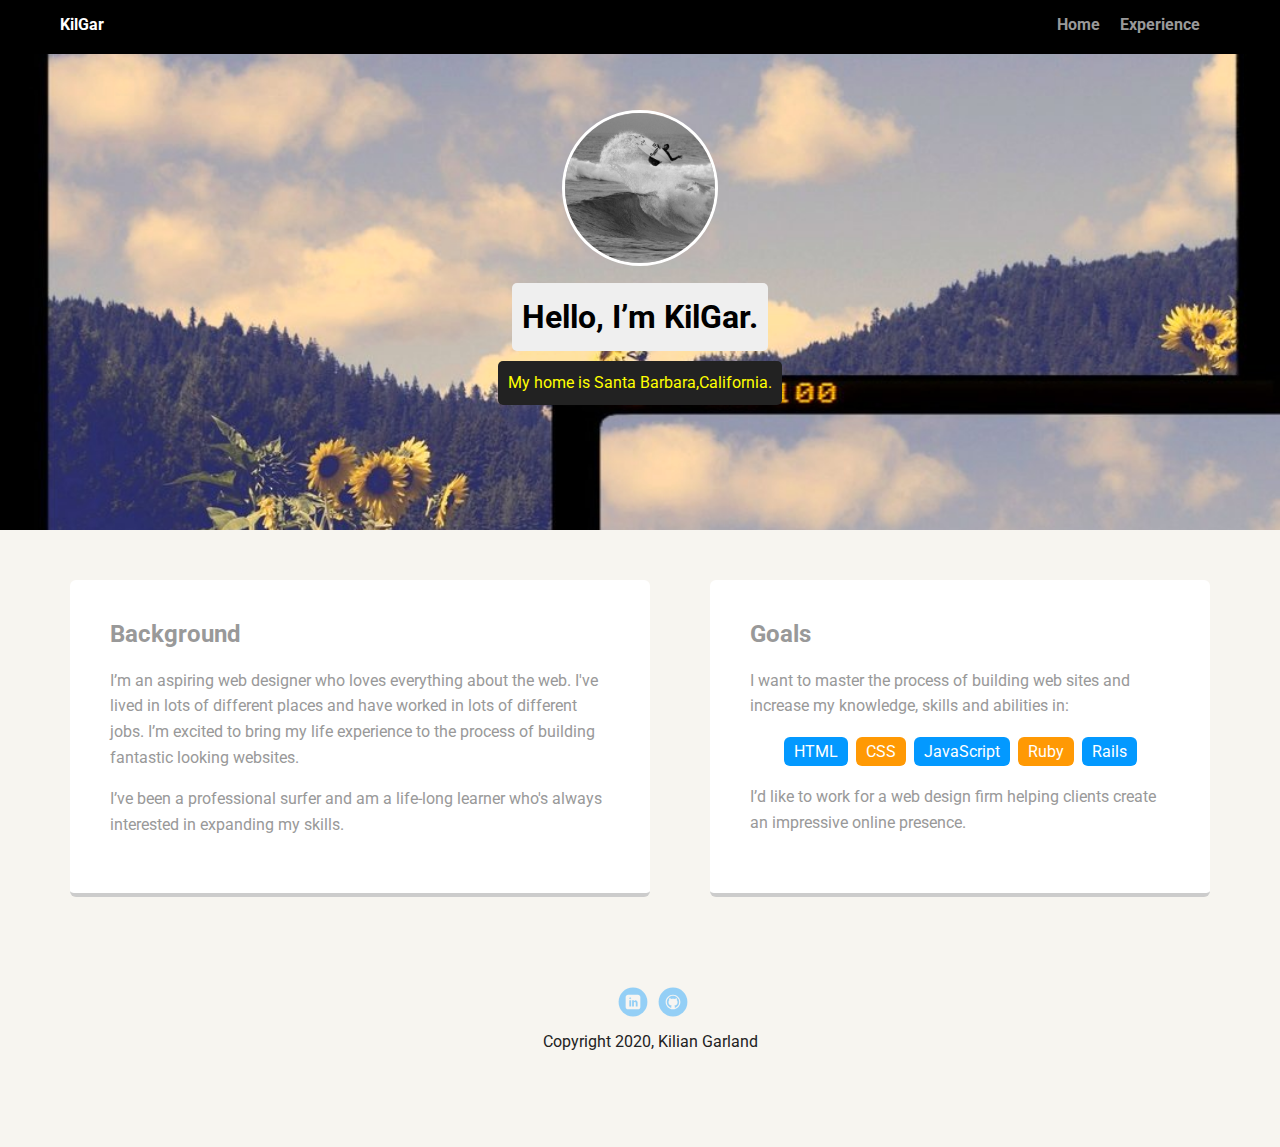
==== index.html @ bc59f8f1 "Updated CSS File" ====
<!doctype html>
<html lang="en">
<head>
  <meta charset="utf-8">
  <title>Kilian Garland's Profile</title>
  <meta name="viewport" content="width=device-width, initial-scale=1.0">
  <link rel="stylesheet" href="styles.css">
  <link href="https://fonts.googleapis.com/css?family=Muli%7CRoboto:400,300,500,700,900" rel="stylesheet"></head>
  <body>

    <div class="main-nav">
        <ul class="nav">
          <li class="name">KilGar</li>
          <li><a href="#">Home</a></li>
          <li><a href="#">Experience</a></li>
          <li><a href= "experience.html"</a><li>
        </ul>
    </div>

    <header>
      <img src="images/rsz_img_0168.jpg" alt="Surfing Picture of KilGar" class="profile-image">
      <h1 class="tag name">Hello, I’m KilGar.</h1>
      <p class="tag location">My home is Santa Barbara,California.</p>
    </header>

    <main class="flex">
      <div class="card">
        <h2>Background</h2>
        <p>I’m an aspiring web designer who loves everything about the web. I've lived in lots of different places and have worked in lots of different jobs. I’m excited to bring my life experience to the process of building fantastic looking websites.</p>
        <p>I’ve been a professional surfer and am a life-long learner who's always interested in expanding my skills.</p>
      </div>

      <div class="card">
        <h2>Goals</h2>
        <p>I want to master the process of building web sites and increase my knowledge, skills and abilities in:</p>
        <ul class="skills">
          <li>HTML</li>
          <li>CSS</li>
          <li>JavaScript</li>
          <li>Ruby</li>
          <li>Rails</li>
        </ul>
        <p>I’d like to work for a web design firm helping clients create an impressive online presence.</p>
      </div>

    </main>
    <footer>
      <ul>
        <li><a href="https://www.linkedin.com/in/kilian-garland-6bb9521b0/" class="social linkedin">LinkedIn</a></li>
        <li><a href="https://github.com/Kiliangg" class="social github">Github</a></li>
      </ul>
      <p class="copyright">Copyright 2020, Kilian Garland</p>
    </footer>
  </body>
  </html>
---- styles.css ----
//* Global Layout Set-up */
* {
  box-sizing: border-box;
}

body {
  margin: 0;
  padding: 0;
  text-align: center;
  font-family: 'Roboto', sans-serif;
  color: #222;
  background: #f7f5f0;
}
/* Link Styles */

a {
  text-decoration: none;
  color: #999;
}
a:hover {
  color: #6633ff;
}

/* Section Styles */

.main-nav {
  width: 100%;
  background: black;
  min-height: 30px;
  padding: 10px;
  position: fixed;
  text-align: center;
}
.nav {
  display: flex;
  justify-content: space-around;
  font-weight: 700;
  list-style-type: none;
  margin: 0 auto;
  padding: 0;
}

.nav .name {
    display: block;
    margin-right: auto;
    color: white;
}
.nav li {
  padding: 5px 10px 10px 10px;
}
.nav a {
  transition: all .5s;
}
.nav a:hover {
  color: white
}

header {
  text-align: center;
  background: url('images/rsz_rsz_img_4234.jpg') no-repeat top center ;
  background-size: cover;
  overflow: hidden;
  padding-top: 60px;
}
header {
  line-height: 1.5;
}
header .profile-image {
  margin-top: 50px;
  width: 150px;
  height: 150px;
  border-radius: 50%;
  border: 3px solid white;
  transition: all .5s;
}
header .profile-image:hover {
  transform: scale(1.2) rotate(180deg);
}
.tag {
  background-color: #efefef;
  color: black;
  padding: 10px;
  border-radius: 5px;
  display: table;
  margin: 10px auto;
}
.location {
  background-color: #222;
  color: yellow;
}
.card {
  margin: 30px;
  padding: 20px 40px 40px;
  max-width: 500px;
  text-align: left;
  background: #fff;
  border-bottom: 4px solid #ccc;
  border-radius: 6px;
  transition: all .5s;
}
.card:hover {
  border-color: #ff99ff;
}

ul.skills {
  padding: 0;
  text-align: center;
}

.skills li {
  border-radius: 6px;
  display: inline-block;
  background: #ff9904;
  color: white;
  padding: 5px 10px;
  margin: 2px;
}

.skills li:nth-child(odd) {
  background: #0399ff;
}

footer {
  width: 100%;
  min-height: 30px;
  padding: 20px 0 40px 20px;
}

footer .copyright {
  top: -8px;
  font-size: .75em;
}

footer ul {
  list-style-type: none;
  margin: 0;
  padding: 0;
}

footer ul li {
  display: inline-block;
}

a.social {
  display: inline-block;
  text-indent: -9999px;
  margin-left: 5px;
  width: 30px;
  height: 30px;
  background-size: 30px 30px;
  opacity: .4;
  transition: all .5s;
}
a.twitter {
  background-image: url(images/twitter.svg);
}
a.linkedin {
  background-image: url(images/linkedin.svg);
}
a.github {
  background-image: url(images/github.svg);
}
a.social:hover {
  opacity: 1;
}
.clearfix {
  clear: both;
}

/* Styles for larger screens */
@media screen and (min-width: 720px) {

  .flex {
      display: -ms-flexbox;      /* TWEENER - IE 10 */
      display: flex;
      max-width: 1200px;
      -ms-flex-pack: distribute;
      justify-content: space-around;
      margin: 0 auto;
  }

  header {
    min-height: 470px;
  }

  .nav {
    max-width: 1200px;
    padding: 0 30px;
  }


  main {
    padding-top: 20px;
  }

  main p {
    line-height: 1.6em;
  }

  footer {
    font-size: 1.3em;
    max-width: 1200px;
    margin: 40px auto;
  }

}
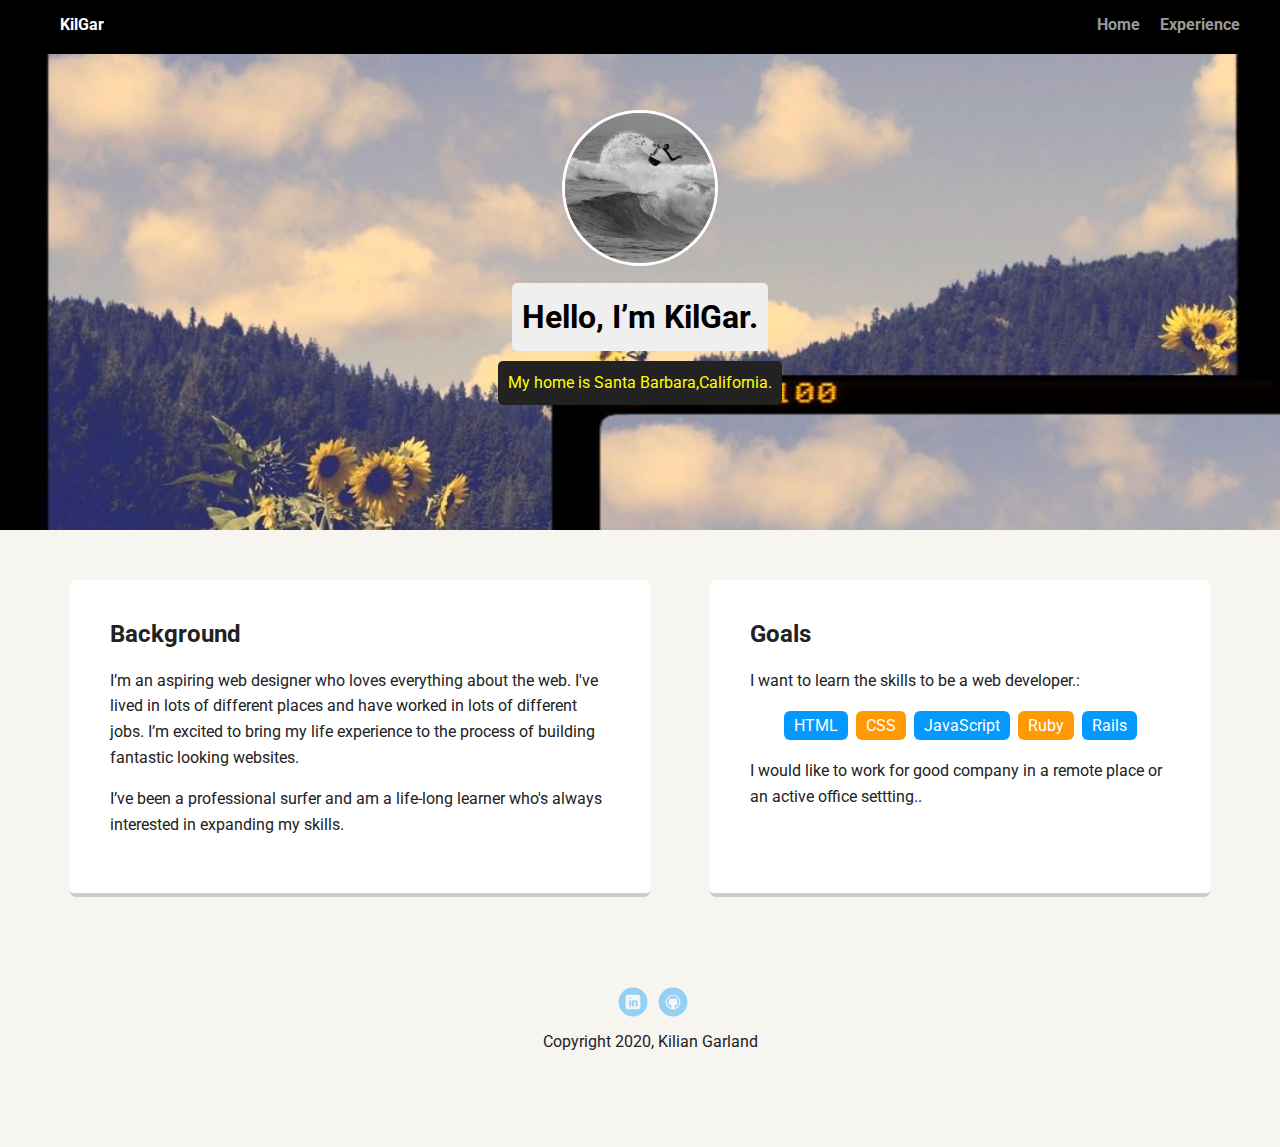
==== commit ecff7184: "Updated experience link" ====
--- a/index.html
+++ b/index.html
@@ -11,9 +11,8 @@
     <div class="main-nav">
         <ul class="nav">
           <li class="name">KilGar</li>
-          <li><a href="#">Home</a></li>
-          <li><a href="#">Experience</a></li>
-          <li><a href= "experience.html"</a><li>
+          <li><a href="index.html">Home</a></li>
+          <li><a href="experience.html">Experience</a></li>
         </ul>
     </div>
 
@@ -32,7 +31,7 @@
 
       <div class="card">
         <h2>Goals</h2>
-        <p>I want to master the process of building web sites and increase my knowledge, skills and abilities in:</p>
+        <p>I want to learn the skills to be a web developer.:</p>
         <ul class="skills">
           <li>HTML</li>
           <li>CSS</li>
@@ -40,14 +39,14 @@
           <li>Ruby</li>
           <li>Rails</li>
         </ul>
-        <p>I’d like to work for a web design firm helping clients create an impressive online presence.</p>
+        <p> I would like to work for good company in a remote place or an active office settting..</p>
       </div>
 
     </main>
     <footer>
       <ul>
         <li><a href="https://www.linkedin.com/in/kilian-garland-6bb9521b0/" class="social linkedin">LinkedIn</a></li>
-        <li><a href="https://github.com/Kiliangg" class="social github">Github</a></li>
+        <li><a href="https://github.com/Kiliangg/Tech-Degree-Project-One/raw/master/README.md" class="social github">Github</a></li>
       </ul>
       <p class="copyright">Copyright 2020, Kilian Garland</p>
     </footer>
